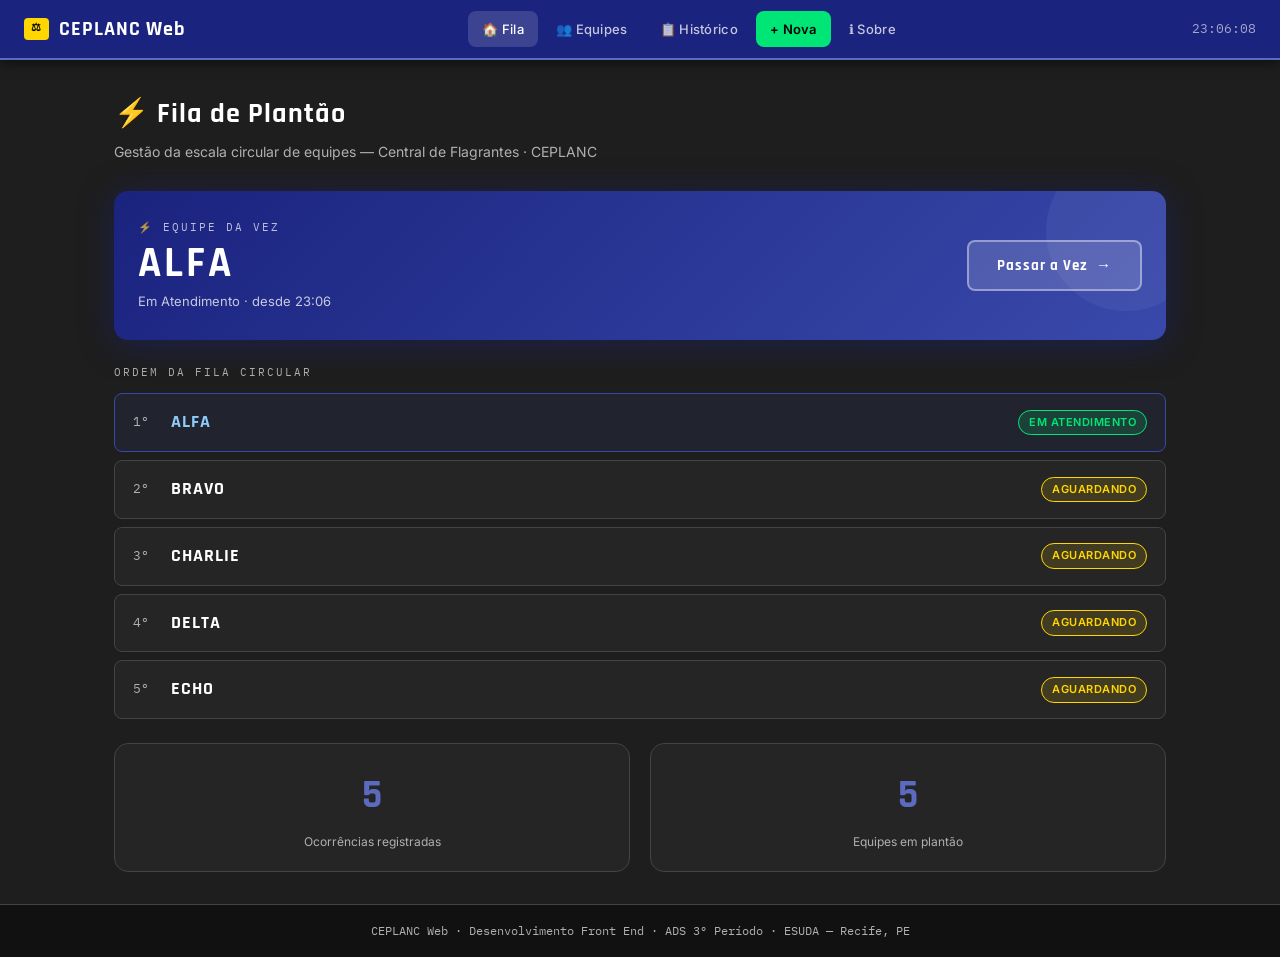
==== index.html @ 239e1ef7 "Versão inicial do CEPLANC Web" ====
<!DOCTYPE html>
<html lang="pt-BR">
<head>
  <meta charset="UTF-8" />
  <meta name="viewport" content="width=device-width, initial-scale=1.0" />
  <title>CEPLANC Web — Fila de Plantão</title>
  <link rel="stylesheet" href="css/style.css" />
  <style>
    .equipe-destaque {
      background: linear-gradient(135deg, var(--azul) 0%, var(--azul-claro) 100%);
      border-radius: var(--radius-lg);
      padding: 28px 24px;
      display: flex;
      align-items: center;
      justify-content: space-between;
      flex-wrap: wrap;
      gap: 16px;
      margin-bottom: 24px;
      box-shadow: 0 4px 32px rgba(26,35,126,0.5);
      position: relative;
      overflow: hidden;
    }
    .equipe-destaque::before {
      content: '';
      position: absolute;
      top: -40px; right: -40px;
      width: 160px; height: 160px;
      border-radius: 50%;
      background: rgba(255,255,255,0.05);
    }
    .equipe-destaque-info small {
      display: block;
      font-size: 11px;
      letter-spacing: 2px;
      text-transform: uppercase;
      opacity: 0.7;
      margin-bottom: 6px;
      font-family: 'IBM Plex Mono', monospace;
    }
    .equipe-destaque-info h2 {
      font-family: 'Rajdhani', sans-serif;
      font-size: 42px;
      font-weight: 700;
      letter-spacing: 3px;
      line-height: 1;
    }
    .equipe-destaque-info .sub {
      margin-top: 6px;
      font-size: 13px;
      opacity: 0.75;
    }
    .btn-passar {
      background: rgba(255,255,255,0.15);
      border: 2px solid rgba(255,255,255,0.4);
      color: var(--branco);
      padding: 14px 28px;
      border-radius: var(--radius);
      font-size: 15px;
      font-weight: 700;
      font-family: 'Rajdhani', sans-serif;
      letter-spacing: 1px;
      cursor: pointer;
      transition: var(--trans);
      display: flex;
      align-items: center;
      gap: 8px;
      white-space: nowrap;
    }
    .btn-passar:hover {
      background: rgba(255,255,255,0.25);
      border-color: rgba(255,255,255,0.7);
      transform: translateY(-2px);
    }
    .fila-titulo {
      font-family: 'IBM Plex Mono', monospace;
      font-size: 11px;
      letter-spacing: 2px;
      text-transform: uppercase;
      color: var(--cinza);
      margin-bottom: 12px;
    }
    .fila-lista { display: flex; flex-direction: column; gap: 8px; }
    .fila-item {
      display: flex;
      align-items: center;
      gap: 14px;
      padding: 14px 18px;
      border-radius: var(--radius);
      border: 1px solid var(--cinza-escuro);
      background: var(--fundo-card);
      transition: var(--trans);
    }
    .fila-item.ativa {
      border-color: var(--azul-claro);
      background: rgba(57,73,171,0.12);
    }
    .fila-pos {
      font-family: 'IBM Plex Mono', monospace;
      font-size: 13px;
      color: var(--cinza);
      min-width: 24px;
    }
    .fila-nome {
      font-family: 'Rajdhani', sans-serif;
      font-size: 18px;
      font-weight: 700;
      letter-spacing: 1px;
      flex: 1;
    }
    .fila-item.ativa .fila-nome { color: #90caf9; }
    .grid-2 {
      display: grid;
      grid-template-columns: 1fr 1fr;
      gap: 20px;
      margin-top: 24px;
    }
    .stat-card {
      background: var(--fundo-card);
      border: 1px solid var(--cinza-escuro);
      border-radius: var(--radius-lg);
      padding: 20px;
      text-align: center;
    }
    .stat-card .stat-num {
      font-family: 'Rajdhani', sans-serif;
      font-size: 40px;
      font-weight: 700;
      color: var(--azul-borda);
    }
    .stat-card .stat-label {
      font-size: 12px;
      color: var(--cinza);
      margin-top: 4px;
    }
    @media (max-width: 640px) {
      .grid-2 { grid-template-columns: 1fr 1fr; }
      .equipe-destaque-info h2 { font-size: 32px; }
      .btn-passar { width: 100%; justify-content: center; }
    }
  </style>
</head>
<body>

<nav>
  <a href="index.html" class="nav-logo">
    <span class="badge">⚖</span>
    <span>CEPLANC Web</span>
  </a>
  <button class="hamburger" id="hamburger" aria-label="Menu">
    <span></span><span></span><span></span>
  </button>
  <ul class="nav-links" id="nav-links">
    <li><a href="index.html">🏠 Fila</a></li>
    <li><a href="equipes.html">👥 Equipes</a></li>
    <li><a href="historico.html">📋 Histórico</a></li>
    <li><a href="nova-ocorrencia.html" class="btn-nova">+ Nova</a></li>
    <li><a href="sobre.html">ℹ Sobre</a></li>
  </ul>
  <span id="relogio"></span>
</nav>

<div id="toast-container"></div>

<main>
  <div class="page-header">
    <h1>⚡ Fila de Plantão</h1>
    <p>Gestão da escala circular de equipes — Central de Flagrantes · CEPLANC</p>
  </div>

  <div class="equipe-destaque">
    <div class="equipe-destaque-info">
      <small>⚡ Equipe da vez</small>
      <h2 id="equipe-ativa-nome">—</h2>
      <p class="sub">Em Atendimento · desde <span id="hora-inicio">--:--</span></p>
    </div>
    <button class="btn-passar" id="btn-passar">
      Passar a Vez &nbsp;→
    </button>
  </div>

  <p class="fila-titulo">Ordem da fila circular</p>
  <div class="fila-lista" id="fila-lista"></div>

  <div class="grid-2">
    <div class="stat-card">
      <div class="stat-num" id="total-ocorrencias">0</div>
      <div class="stat-label">Ocorrências registradas</div>
    </div>
    <div class="stat-card">
      <div class="stat-num">5</div>
      <div class="stat-label">Equipes em plantão</div>
    </div>
  </div>
</main>

<footer>
  CEPLANC Web · Desenvolvimento Front End · ADS 3º Período · ESUDA — Recife, PE
</footer>

<script src="js/app.js"></script>
<script>
  function renderFila() {
    const lista    = document.getElementById('fila-lista');
    const nomeEl   = document.getElementById('equipe-ativa-nome');
    const horaEl   = document.getElementById('hora-inicio');
    const totalEl  = document.getElementById('total-ocorrencias');
    if (!lista) return;

    lista.innerHTML = '';

    for (var i = 0; i < window.ceplanc.EQUIPES.length; i++) {
      var idx       = (window.ceplanc.estado.filaAtual + i) % window.ceplanc.EQUIPES.length;
      var nome      = window.ceplanc.EQUIPES[idx];
      var pos       = i + 1;
      var statusKey = (i === 0) ? 'atendendo' : 'aguardando';

      var div = document.createElement('div');
      div.className = 'fila-item' + (i === 0 ? ' ativa' : '');
      div.innerHTML =
        '<span class="fila-pos">' + pos + 'º</span>' +
        '<span class="fila-nome">' + nome + '</span>' +
        window.badgeEquipeStatus(statusKey);
      lista.appendChild(div);
    }

    nomeEl.textContent  = window.getEquipeAtual();
    horaEl.textContent  = window.ceplanc.estado.horaInicio || '--:--';
    totalEl.textContent = window.ceplanc.estado.historico.length;
  }

  // CORREÇÃO: ouve 'estadoCarregado' (disparado pelo app.js após carregarEstado)
  // garante que o render acontece DEPOIS que o localStorage foi lido.
  window.addEventListener('estadoCarregado', renderFila);
  window.addEventListener('filaAtualizada',  renderFila);

  document.getElementById('btn-passar').addEventListener('click', function () {
    window.passarVez();
    // renderFila já é chamado via evento 'filaAtualizada'
  });
</script>
</body>
</html>
---- css/style.css ----
/* ============================================================
   CEPLANC Web — Folha de Estilos Principal
   Paleta: Azul escuro #1A237E | Fundo #1E1E1E | Texto #FFFFFF
   ============================================================ */

@import url('https://fonts.googleapis.com/css2?family=Rajdhani:wght@400;600;700&family=IBM+Plex+Mono:wght@400;600&family=Inter:wght@300;400;500;600&display=swap');

:root {
  --azul:        #1A237E;
  --azul-medio:  #283593;
  --azul-claro:  #3949AB;
  --azul-borda:  #5C6BC0;
  --fundo:       #1E1E1E;
  --fundo-card:  #252525;
  --fundo-hover: #2d2d2d;
  --branco:      #FFFFFF;
  --cinza:       #B0B0B0;
  --cinza-escuro:#444444;
  --verde:       #00E676;
  --amarelo:     #FFD600;
  --vermelho:    #FF1744;
  --laranja:     #FF6D00;

  --radius:      8px;
  --radius-lg:   14px;
  --sombra:      0 4px 24px rgba(0,0,0,0.5);
  --sombra-card: 0 2px 12px rgba(0,0,0,0.4);
  --trans:       all 0.2s ease;
}

*, *::before, *::after { box-sizing: border-box; margin: 0; padding: 0; }

html { scroll-behavior: smooth; }

body {
  background-color: var(--fundo);
  color: var(--branco);
  font-family: 'Inter', sans-serif;
  font-size: 15px;
  line-height: 1.6;
  min-height: 100vh;
  display: flex;
  flex-direction: column;
}

/* ── NAV ── */
nav {
  background: var(--azul);
  padding: 0 24px;
  display: flex;
  align-items: center;
  justify-content: space-between;
  height: 60px;
  position: sticky;
  top: 0;
  z-index: 100;
  box-shadow: 0 2px 12px rgba(0,0,0,0.6);
  border-bottom: 2px solid var(--azul-borda);
}

.nav-logo {
  display: flex;
  align-items: center;
  gap: 10px;
  text-decoration: none;
  color: var(--branco);
}

.nav-logo .badge {
  background: var(--amarelo);
  color: #000;
  font-family: 'Rajdhani', sans-serif;
  font-weight: 700;
  font-size: 11px;
  padding: 2px 7px;
  border-radius: 4px;
  letter-spacing: 1px;
}

.nav-logo span {
  font-family: 'Rajdhani', sans-serif;
  font-weight: 700;
  font-size: 20px;
  letter-spacing: 1px;
}

.nav-links {
  display: flex;
  gap: 4px;
  list-style: none;
}

.nav-links a {
  display: block;
  padding: 8px 14px;
  border-radius: var(--radius);
  text-decoration: none;
  color: rgba(255,255,255,0.75);
  font-size: 13px;
  font-weight: 500;
  letter-spacing: 0.3px;
  transition: var(--trans);
}

.nav-links a:hover,
.nav-links a.ativo {
  background: rgba(255,255,255,0.15);
  color: var(--branco);
}

.nav-links a.btn-nova {
  background: var(--verde);
  color: #000;
  font-weight: 600;
}
.nav-links a.btn-nova:hover {
  background: #69f0ae;
}

/* hamburger mobile */
.hamburger {
  display: none;
  flex-direction: column;
  gap: 5px;
  cursor: pointer;
  background: none;
  border: none;
  padding: 4px;
}
.hamburger span {
  display: block;
  width: 24px;
  height: 2px;
  background: var(--branco);
  border-radius: 2px;
  transition: var(--trans);
}

/* ── MAIN ── */
main {
  flex: 1;
  padding: 32px 24px;
  max-width: 1100px;
  margin: 0 auto;
  width: 100%;
}

/* ── FOOTER ── */
footer {
  background: #111;
  border-top: 1px solid var(--cinza-escuro);
  text-align: center;
  padding: 16px 24px;
  font-size: 12px;
  color: var(--cinza);
  font-family: 'IBM Plex Mono', monospace;
}

/* ── CARDS ── */
.card {
  background: var(--fundo-card);
  border: 1px solid var(--cinza-escuro);
  border-radius: var(--radius-lg);
  padding: 20px;
  box-shadow: var(--sombra-card);
  transition: var(--trans);
}
.card:hover { border-color: var(--azul-borda); }

/* ── BADGES DE STATUS ── */
.badge-status {
  display: inline-block;
  padding: 3px 10px;
  border-radius: 20px;
  font-size: 11px;
  font-weight: 600;
  letter-spacing: 0.5px;
  text-transform: uppercase;
}
.badge-atendendo  { background: rgba(0,230,118,0.15); color: var(--verde); border: 1px solid var(--verde); }
.badge-aguardando { background: rgba(255,214,0,0.12); color: var(--amarelo); border: 1px solid var(--amarelo); }
.badge-ocorrencia { background: rgba(255,109,0,0.15); color: var(--laranja); border: 1px solid var(--laranja); }
.badge-concluido  { background: rgba(176,176,176,0.1); color: var(--cinza); border: 1px solid var(--cinza-escuro); }
.badge-andamento  { background: rgba(57,73,171,0.2); color: #90caf9; border: 1px solid var(--azul-claro); }

/* ── BOTÕES ── */
.btn {
  display: inline-flex;
  align-items: center;
  gap: 6px;
  padding: 10px 20px;
  border-radius: var(--radius);
  font-size: 14px;
  font-weight: 600;
  cursor: pointer;
  border: none;
  transition: var(--trans);
  text-decoration: none;
  font-family: 'Inter', sans-serif;
}
.btn-primary {
  background: var(--azul-claro);
  color: var(--branco);
}
.btn-primary:hover { background: #5c6bc0; transform: translateY(-1px); }

.btn-success {
  background: var(--verde);
  color: #000;
}
.btn-success:hover { background: #69f0ae; transform: translateY(-1px); }

.btn-danger {
  background: var(--vermelho);
  color: var(--branco);
}
.btn-danger:hover { background: #ff5252; }

.btn-ghost {
  background: transparent;
  color: var(--cinza);
  border: 1px solid var(--cinza-escuro);
}
.btn-ghost:hover { background: var(--fundo-hover); color: var(--branco); }

/* ── INPUTS ── */
.form-group {
  display: flex;
  flex-direction: column;
  gap: 6px;
  margin-bottom: 16px;
}
.form-group label {
  font-size: 13px;
  font-weight: 500;
  color: var(--cinza);
}
.form-group input,
.form-group select,
.form-group textarea {
  background: #2a2a2a;
  border: 1px solid var(--cinza-escuro);
  border-radius: var(--radius);
  color: var(--branco);
  padding: 10px 14px;
  font-size: 14px;
  font-family: 'Inter', sans-serif;
  transition: var(--trans);
  width: 100%;
}
.form-group input:focus,
.form-group select:focus,
.form-group textarea:focus {
  outline: none;
  border-color: var(--azul-borda);
  box-shadow: 0 0 0 3px rgba(92,107,192,0.2);
}
.form-group textarea { resize: vertical; min-height: 90px; }

/* ── TABELA ── */
.tabela-wrapper { overflow-x: auto; }
table {
  width: 100%;
  border-collapse: collapse;
}
thead th {
  background: var(--azul);
  padding: 12px 16px;
  text-align: left;
  font-size: 12px;
  letter-spacing: 1px;
  text-transform: uppercase;
  color: rgba(255,255,255,0.8);
  font-family: 'IBM Plex Mono', monospace;
}
thead th:first-child { border-radius: 8px 0 0 0; }
thead th:last-child { border-radius: 0 8px 0 0; }
tbody tr {
  border-bottom: 1px solid var(--cinza-escuro);
  transition: var(--trans);
}
tbody tr:hover { background: var(--fundo-hover); }
tbody td {
  padding: 12px 16px;
  font-size: 14px;
  vertical-align: middle;
}

/* ── PAGE HEADER ── */
.page-header {
  margin-bottom: 28px;
}
.page-header h1 {
  font-family: 'Rajdhani', sans-serif;
  font-size: 28px;
  font-weight: 700;
  letter-spacing: 1px;
}
.page-header p {
  color: var(--cinza);
  font-size: 14px;
  margin-top: 4px;
}

/* ── TOAST ── */
#toast-container {
  position: fixed;
  bottom: 24px;
  right: 24px;
  z-index: 999;
  display: flex;
  flex-direction: column;
  gap: 10px;
}
.toast {
  background: var(--azul);
  color: var(--branco);
  padding: 12px 20px;
  border-radius: var(--radius);
  font-size: 14px;
  font-weight: 500;
  box-shadow: var(--sombra);
  animation: slideIn 0.3s ease;
  border-left: 4px solid var(--verde);
}
.toast.erro { border-left-color: var(--vermelho); }
@keyframes slideIn {
  from { transform: translateX(120%); opacity: 0; }
  to   { transform: translateX(0);    opacity: 1; }
}
@keyframes fadeOut {
  to { opacity: 0; transform: translateY(10px); }
}

/* ── FILTROS ── */
.filtros {
  display: flex;
  gap: 8px;
  flex-wrap: wrap;
  margin-bottom: 20px;
}
.filtro-btn {
  padding: 7px 16px;
  border-radius: 20px;
  border: 1px solid var(--cinza-escuro);
  background: transparent;
  color: var(--cinza);
  font-size: 13px;
  font-weight: 500;
  cursor: pointer;
  transition: var(--trans);
  font-family: 'Inter', sans-serif;
}
.filtro-btn:hover, .filtro-btn.ativo {
  background: var(--azul-claro);
  color: var(--branco);
  border-color: var(--azul-claro);
}

/* ── RELOGIO ── */
#relogio {
  font-family: 'IBM Plex Mono', monospace;
  font-size: 13px;
  color: rgba(255,255,255,0.6);
}

/* ── RESPONSIVE ── */
@media (max-width: 768px) {
  main { padding: 20px 16px; }

  .hamburger { display: flex; }

  .nav-links {
    display: none;
    position: absolute;
    top: 60px;
    left: 0;
    right: 0;
    background: var(--azul);
    flex-direction: column;
    padding: 12px 16px 16px;
    gap: 2px;
    border-bottom: 2px solid var(--azul-borda);
  }
  .nav-links.aberto { display: flex; }
  .nav-links a { padding: 10px 12px; font-size: 15px; }

  nav { position: relative; }
}
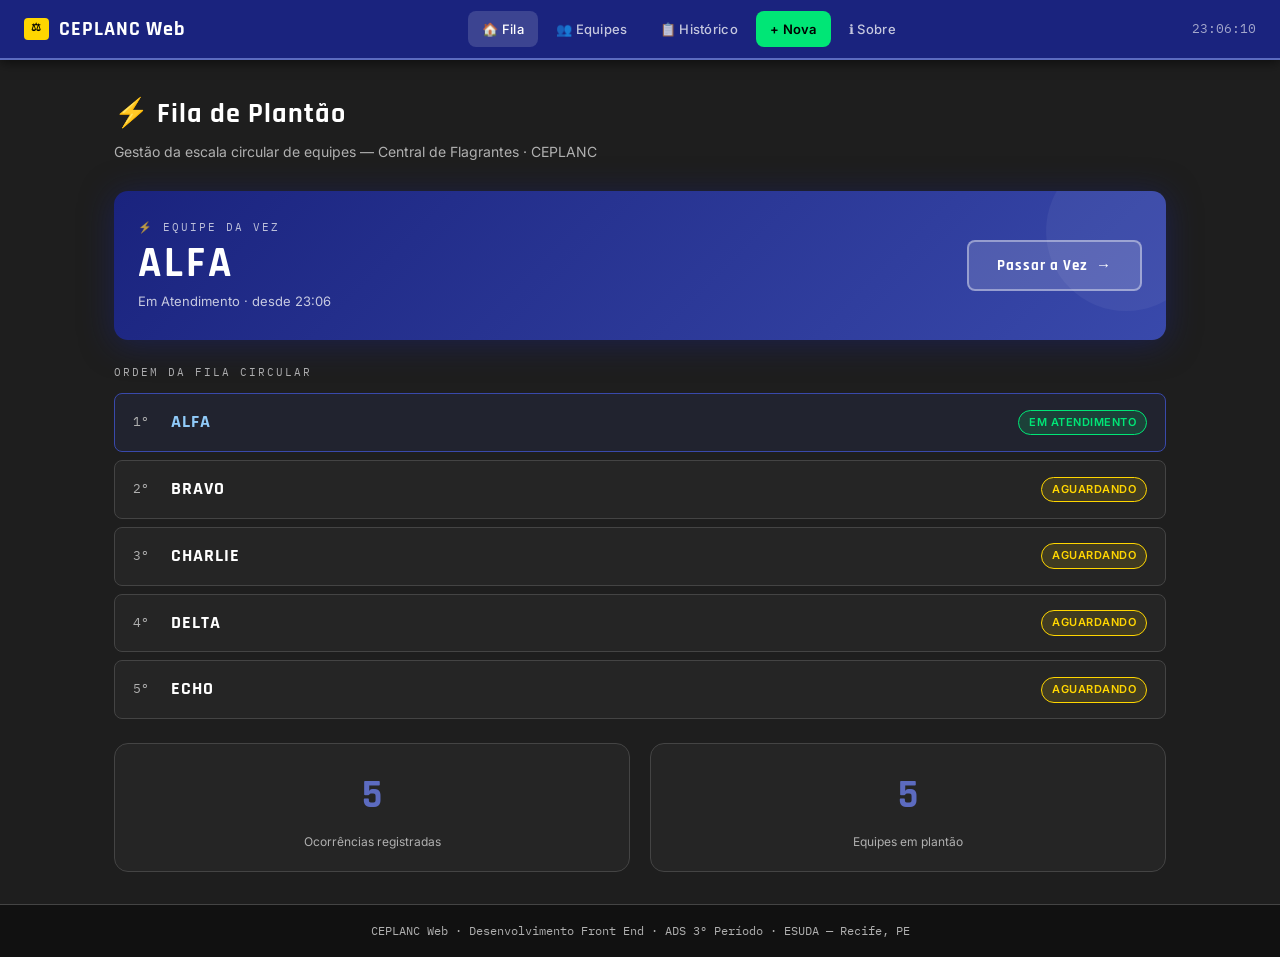
==== commit befcb0be: "Remoção de comentários desnecessários" ====
--- a/index.html
+++ b/index.html
@@ -228,14 +228,11 @@
     totalEl.textContent = window.ceplanc.estado.historico.length;
   }
 
-  // CORREÇÃO: ouve 'estadoCarregado' (disparado pelo app.js após carregarEstado)
-  // garante que o render acontece DEPOIS que o localStorage foi lido.
   window.addEventListener('estadoCarregado', renderFila);
   window.addEventListener('filaAtualizada',  renderFila);
 
   document.getElementById('btn-passar').addEventListener('click', function () {
     window.passarVez();
-    // renderFila já é chamado via evento 'filaAtualizada'
   });
 </script>
 </body>
--- a/css/style.css
+++ b/css/style.css
@@ -1,8 +1,3 @@
-/* ============================================================
-   CEPLANC Web — Folha de Estilos Principal
-   Paleta: Azul escuro #1A237E | Fundo #1E1E1E | Texto #FFFFFF
-   ============================================================ */
-
 @import url('https://fonts.googleapis.com/css2?family=Rajdhani:wght@400;600;700&family=IBM+Plex+Mono:wght@400;600&family=Inter:wght@300;400;500;600&display=swap');
 
 :root {
@@ -43,7 +38,6 @@
   flex-direction: column;
 }
 
-/* ── NAV ── */
 nav {
   background: var(--azul);
   padding: 0 24px;
@@ -117,7 +111,6 @@
   background: #69f0ae;
 }
 
-/* hamburger mobile */
 .hamburger {
   display: none;
   flex-direction: column;
@@ -136,7 +129,6 @@
   transition: var(--trans);
 }
 
-/* ── MAIN ── */
 main {
   flex: 1;
   padding: 32px 24px;
@@ -145,7 +137,6 @@
   width: 100%;
 }
 
-/* ── FOOTER ── */
 footer {
   background: #111;
   border-top: 1px solid var(--cinza-escuro);
@@ -156,7 +147,6 @@
   font-family: 'IBM Plex Mono', monospace;
 }
 
-/* ── CARDS ── */
 .card {
   background: var(--fundo-card);
   border: 1px solid var(--cinza-escuro);
@@ -167,7 +157,6 @@
 }
 .card:hover { border-color: var(--azul-borda); }
 
-/* ── BADGES DE STATUS ── */
 .badge-status {
   display: inline-block;
   padding: 3px 10px;
@@ -183,7 +172,6 @@
 .badge-concluido  { background: rgba(176,176,176,0.1); color: var(--cinza); border: 1px solid var(--cinza-escuro); }
 .badge-andamento  { background: rgba(57,73,171,0.2); color: #90caf9; border: 1px solid var(--azul-claro); }
 
-/* ── BOTÕES ── */
 .btn {
   display: inline-flex;
   align-items: center;
@@ -223,7 +211,6 @@
 }
 .btn-ghost:hover { background: var(--fundo-hover); color: var(--branco); }
 
-/* ── INPUTS ── */
 .form-group {
   display: flex;
   flex-direction: column;
@@ -257,7 +244,6 @@
 }
 .form-group textarea { resize: vertical; min-height: 90px; }
 
-/* ── TABELA ── */
 .tabela-wrapper { overflow-x: auto; }
 table {
   width: 100%;
@@ -286,7 +272,6 @@
   vertical-align: middle;
 }
 
-/* ── PAGE HEADER ── */
 .page-header {
   margin-bottom: 28px;
 }
@@ -302,7 +287,6 @@
   margin-top: 4px;
 }
 
-/* ── TOAST ── */
 #toast-container {
   position: fixed;
   bottom: 24px;
@@ -332,7 +316,6 @@
   to { opacity: 0; transform: translateY(10px); }
 }
 
-/* ── FILTROS ── */
 .filtros {
   display: flex;
   gap: 8px;
@@ -357,14 +340,12 @@
   border-color: var(--azul-claro);
 }
 
-/* ── RELOGIO ── */
 #relogio {
   font-family: 'IBM Plex Mono', monospace;
   font-size: 13px;
   color: rgba(255,255,255,0.6);
 }
 
-/* ── RESPONSIVE ── */
 @media (max-width: 768px) {
   main { padding: 20px 16px; }
 
